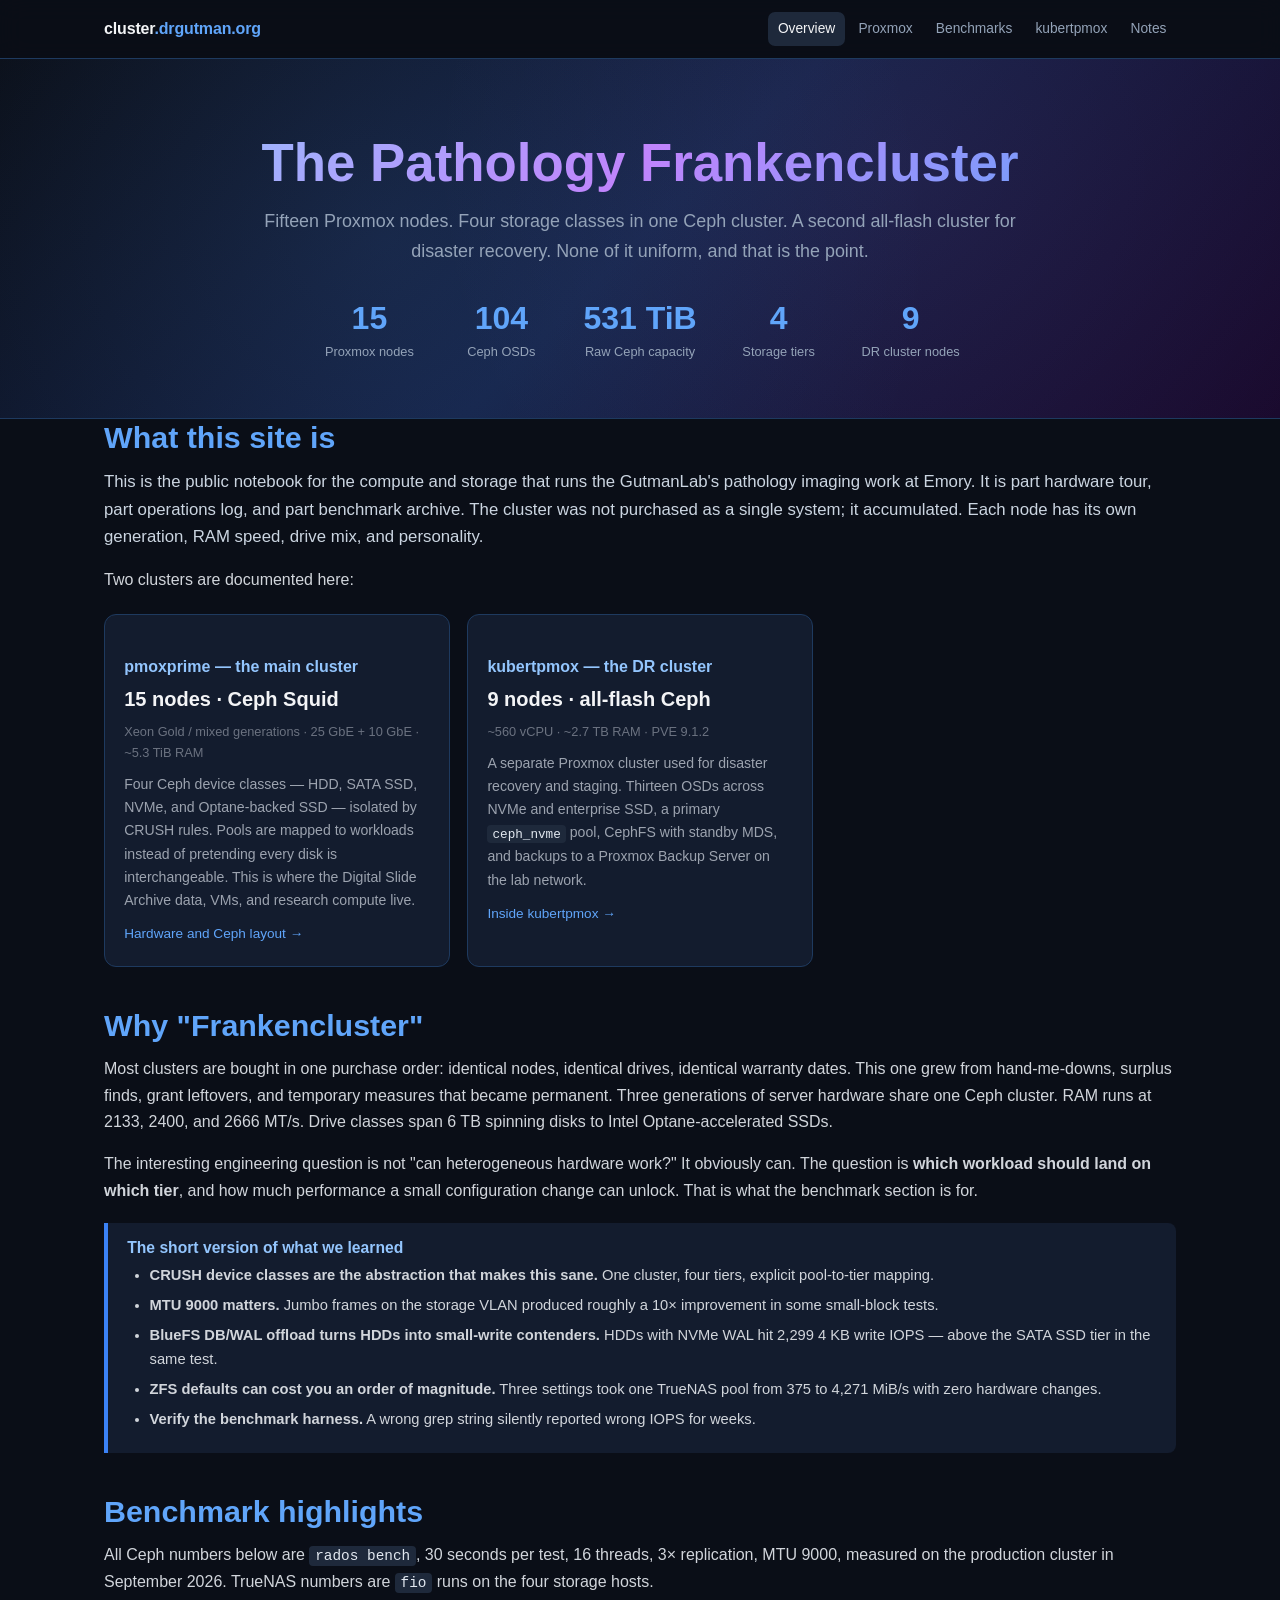
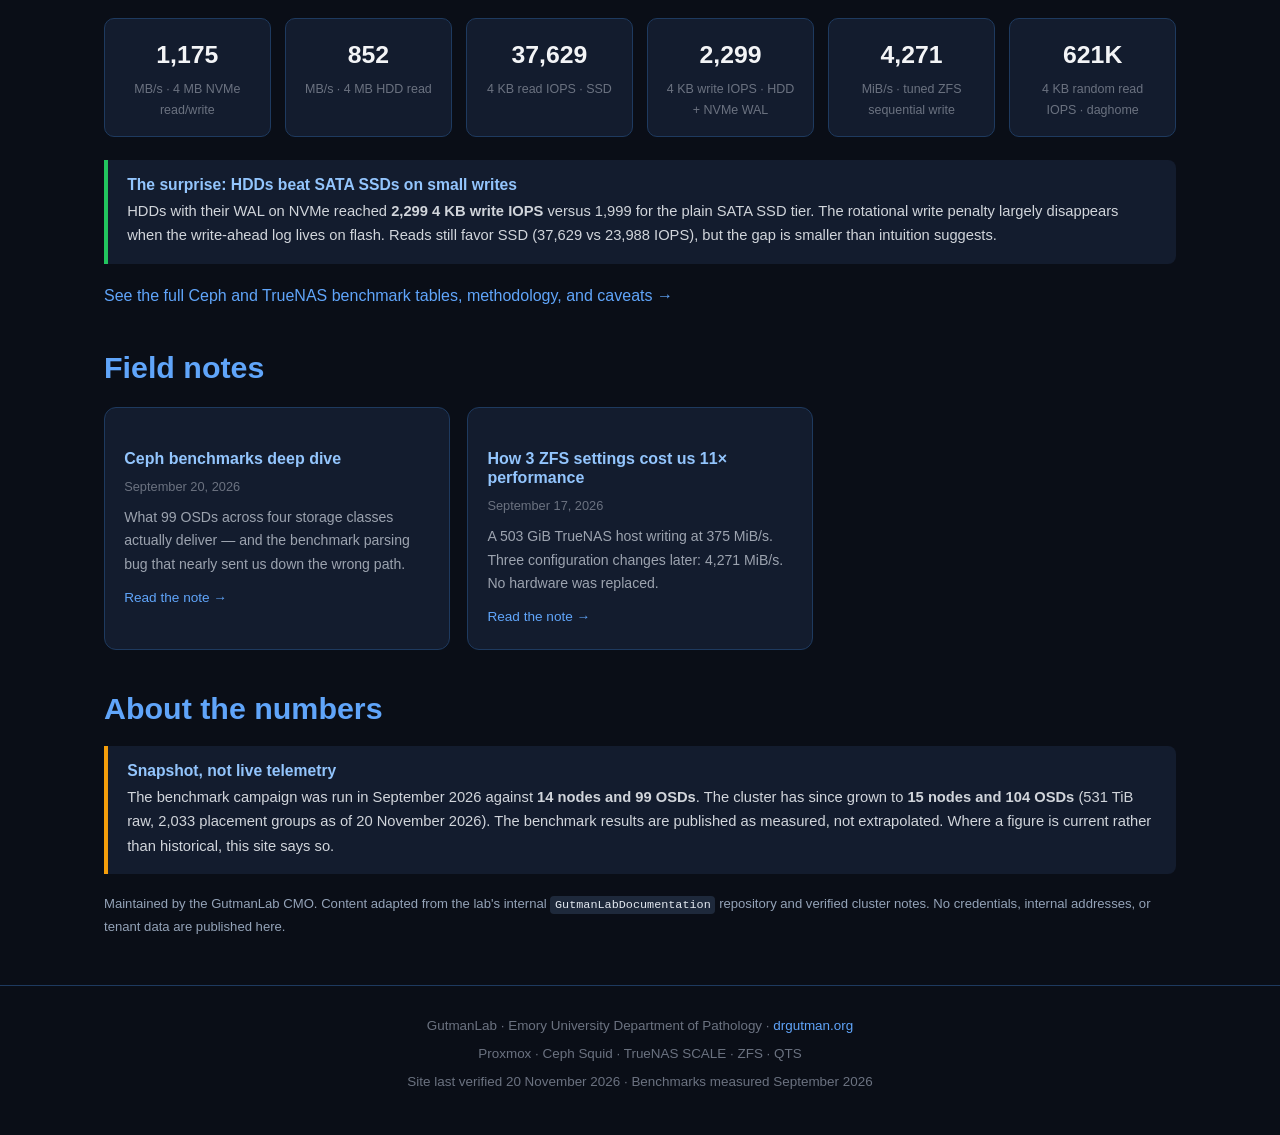
==== index.html @ fea09b2b "Add cluster.drgutman.org static site: Proxmox clusters and benchmarks" ====
<!DOCTYPE html>
<html lang="en">
<head>
<meta charset="UTF-8">
<meta name="viewport" content="width=device-width, initial-scale=1.0">
<title>cluster.drgutman.org — The GutmanLab Pathology Frankencluster</title>
<meta name="description" content="Inside the GutmanLab compute and storage clusters: 15 Proxmox nodes, 104 Ceph OSDs, four storage tiers, and the benchmarks that explain what heterogeneous hardware can actually do.">
<link rel="stylesheet" href="assets/site.css">
</head>
<body>

<header class="topbar">
  <div class="container">
    <a class="brand" href="index.html">cluster<span>.drgutman.org</span></a>
    <nav class="navlinks">
      <a href="index.html" aria-current="page">Overview</a>
      <a href="proxmox.html">Proxmox</a>
      <a href="benchmarks.html">Benchmarks</a>
      <a href="kubertpmox.html">kubertpmox</a>
      <a href="notes/index.html">Notes</a>
    </nav>
  </div>
</header>

<section class="hero">
  <div class="container">
    <h1>The Pathology Frankencluster</h1>
    <p class="subtitle">Fifteen Proxmox nodes. Four storage classes in one Ceph cluster. A second all-flash cluster for disaster recovery. None of it uniform, and that is the point.</p>
    <div class="stats">
      <div class="stat"><div class="stat-num">15</div><div class="stat-label">Proxmox nodes</div></div>
      <div class="stat"><div class="stat-num">104</div><div class="stat-label">Ceph OSDs</div></div>
      <div class="stat"><div class="stat-num">531 TiB</div><div class="stat-label">Raw Ceph capacity</div></div>
      <div class="stat"><div class="stat-num">4</div><div class="stat-label">Storage tiers</div></div>
      <div class="stat"><div class="stat-num">9</div><div class="stat-label">DR cluster nodes</div></div>
    </div>
  </div>
</section>

<main class="container">

  <section>
    <h2 class="mt0">What this site is</h2>
    <p class="lead">This is the public notebook for the compute and storage that runs the GutmanLab's pathology imaging work at Emory. It is part hardware tour, part operations log, and part benchmark archive. The cluster was not purchased as a single system; it accumulated. Each node has its own generation, RAM speed, drive mix, and personality.</p>
    <p>Two clusters are documented here:</p>

    <div class="card-grid">
      <div class="card">
        <h4>pmoxprime — the main cluster</h4>
        <div class="value">15 nodes · Ceph Squid</div>
        <div class="meta">Xeon Gold / mixed generations · 25 GbE + 10 GbE · ~5.3 TiB RAM</div>
        <div class="detail">
          Four Ceph device classes — HDD, SATA SSD, NVMe, and Optane-backed SSD — isolated by CRUSH rules.
          Pools are mapped to workloads instead of pretending every disk is interchangeable. This is where
          the Digital Slide Archive data, VMs, and research compute live.
        </div>
        <a class="more" href="proxmox.html">Hardware and Ceph layout →</a>
      </div>
      <div class="card">
        <h4>kubertpmox — the DR cluster</h4>
        <div class="value">9 nodes · all-flash Ceph</div>
        <div class="meta">~560 vCPU · ~2.7 TB RAM · PVE 9.1.2</div>
        <div class="detail">
          A separate Proxmox cluster used for disaster recovery and staging. Thirteen OSDs across NVMe and
          enterprise SSD, a primary <code>ceph_nvme</code> pool, CephFS with standby MDS, and backups to a
          Proxmox Backup Server on the lab network.
        </div>
        <a class="more" href="kubertpmox.html">Inside kubertpmox →</a>
      </div>
    </div>
  </section>

  <section>
    <h2>Why "Frankencluster"</h2>
    <p>Most clusters are bought in one purchase order: identical nodes, identical drives, identical warranty dates. This one grew from hand-me-downs, surplus finds, grant leftovers, and temporary measures that became permanent. Three generations of server hardware share one Ceph cluster. RAM runs at 2133, 2400, and 2666 MT/s. Drive classes span 6 TB spinning disks to Intel Optane-accelerated SSDs.</p>
    <p>The interesting engineering question is not "can heterogeneous hardware work?" It obviously can. The question is <strong>which workload should land on which tier</strong>, and how much performance a small configuration change can unlock. That is what the benchmark section is for.</p>

    <div class="info-box">
      <h4>The short version of what we learned</h4>
      <ul>
        <li><strong>CRUSH device classes are the abstraction that makes this sane.</strong> One cluster, four tiers, explicit pool-to-tier mapping.</li>
        <li><strong>MTU 9000 matters.</strong> Jumbo frames on the storage VLAN produced roughly a 10× improvement in some small-block tests.</li>
        <li><strong>BlueFS DB/WAL offload turns HDDs into small-write contenders.</strong> HDDs with NVMe WAL hit 2,299 4 KB write IOPS — above the SATA SSD tier in the same test.</li>
        <li><strong>ZFS defaults can cost you an order of magnitude.</strong> Three settings took one TrueNAS pool from 375 to 4,271 MiB/s with zero hardware changes.</li>
        <li><strong>Verify the benchmark harness.</strong> A wrong grep string silently reported wrong IOPS for weeks.</li>
      </ul>
    </div>
  </section>

  <section>
    <h2>Benchmark highlights</h2>
    <p>All Ceph numbers below are <code>rados bench</code>, 30 seconds per test, 16 threads, 3× replication, MTU 9000, measured on the production cluster in September 2026. TrueNAS numbers are <code>fio</code> runs on the four storage hosts.</p>

    <div class="metrics">
      <div class="metric"><div class="val">1,175</div><div class="sub">MB/s · 4 MB NVMe read/write</div></div>
      <div class="metric"><div class="val">852</div><div class="sub">MB/s · 4 MB HDD read</div></div>
      <div class="metric"><div class="val">37,629</div><div class="sub">4 KB read IOPS · SSD</div></div>
      <div class="metric"><div class="val">2,299</div><div class="sub">4 KB write IOPS · HDD + NVMe WAL</div></div>
      <div class="metric"><div class="val">4,271</div><div class="sub">MiB/s · tuned ZFS sequential write</div></div>
      <div class="metric"><div class="val">621K</div><div class="sub">4 KB random read IOPS · daghome</div></div>
    </div>

    <div class="info-box success">
      <h4>The surprise: HDDs beat SATA SSDs on small writes</h4>
      <p>HDDs with their WAL on NVMe reached <strong>2,299 4 KB write IOPS</strong> versus 1,999 for the plain SATA SSD tier. The rotational write penalty largely disappears when the write-ahead log lives on flash. Reads still favor SSD (37,629 vs 23,988 IOPS), but the gap is smaller than intuition suggests.</p>
    </div>

    <p><a href="benchmarks.html">See the full Ceph and TrueNAS benchmark tables, methodology, and caveats →</a></p>
  </section>

  <section>
    <h2>Field notes</h2>
    <div class="card-grid">
      <div class="card">
        <h4>Ceph benchmarks deep dive</h4>
        <div class="meta">September 20, 2026</div>
        <div class="detail">What 99 OSDs across four storage classes actually deliver — and the benchmark parsing bug that nearly sent us down the wrong path.</div>
        <a class="more" href="notes/ceph-benchmarks-deep-dive.html">Read the note →</a>
      </div>
      <div class="card">
        <h4>How 3 ZFS settings cost us 11× performance</h4>
        <div class="meta">September 17, 2026</div>
        <div class="detail">A 503 GiB TrueNAS host writing at 375 MiB/s. Three configuration changes later: 4,271 MiB/s. No hardware was replaced.</div>
        <a class="more" href="notes/icarus-optimization.html">Read the note →</a>
      </div>
    </div>
  </section>

  <section>
    <h2>About the numbers</h2>
    <div class="info-box warn">
      <h4>Snapshot, not live telemetry</h4>
      <p>The benchmark campaign was run in September 2026 against <strong>14 nodes and 99 OSDs</strong>. The cluster has since grown to <strong>15 nodes and 104 OSDs</strong> (531 TiB raw, 2,033 placement groups as of 20 November 2026). The benchmark results are published as measured, not extrapolated. Where a figure is current rather than historical, this site says so.</p>
    </div>
    <p class="small muted">Maintained by the GutmanLab CMO. Content adapted from the lab's internal <code>GutmanLabDocumentation</code> repository and verified cluster notes. No credentials, internal addresses, or tenant data are published here.</p>
  </section>

</main>

<footer>
  <div class="container">
    <p>GutmanLab · Emory University Department of Pathology · <a href="https://drgutman.org">drgutman.org</a></p>
    <p>Proxmox · Ceph Squid · TrueNAS SCALE · ZFS · QTS</p>
    <p>Site last verified 20 November 2026 · Benchmarks measured September 2026</p>
  </div>
</footer>

</body>
</html>
---- assets/site.css ----
*,*::before,*::after{box-sizing:border-box;margin:0;padding:0}
html{scroll-behavior:smooth;font-size:16px}
body{font-family:-apple-system,BlinkMacSystemFont,'Segoe UI',Roboto,Oxygen,Ubuntu,sans-serif;background:#0a0e17;color:#d1d5db;line-height:1.65}
h1,h2,h3,h4{font-weight:700;line-height:1.2;color:#f3f4f6}
h1{font-size:clamp(2rem,5vw,3.3rem)}
h2{font-size:clamp(1.35rem,3vw,1.9rem);margin-top:2.5rem;margin-bottom:.8rem;color:#60a5fa}
h3{font-size:1.18rem;margin-top:1.8rem;margin-bottom:.45rem;color:#93c5fd}
h4{font-size:1rem;margin-top:1.4rem;margin-bottom:.4rem}
p{margin-bottom:1rem}
ul,ol{margin:0 0 1rem 1.4rem}
li{margin-bottom:.35rem}
a{color:#60a5fa;text-decoration:none}
a:hover{text-decoration:underline}
code{background:#1e293b;padding:.15em .4em;border-radius:4px;font-size:.9em;color:#e2e8f0}
pre{background:#131c2e;padding:1.1rem;border-radius:8px;overflow-x:auto;font-size:.85rem;line-height:1.55;margin:1rem 0;border:1px solid #1e3a5f}
pre code{background:none;padding:0}
hr{border:0;border-top:1px solid #1e293b;margin:2rem 0}
.container{max-width:1120px;margin:0 auto;padding:0 1.5rem}

/* Site chrome */
.topbar{position:sticky;top:0;z-index:100;background:rgba(10,14,23,.9);backdrop-filter:blur(12px);border-bottom:1px solid #1e3a5f}
.topbar .container{display:flex;align-items:center;justify-content:space-between;gap:1rem;min-height:58px;flex-wrap:wrap}
.brand{font-weight:800;color:#f3f4f6;letter-spacing:-.01em}
.brand span{color:#60a5fa}
.navlinks{display:flex;gap:.25rem;flex-wrap:wrap}
.navlinks a{font-size:.86rem;color:#94a3b8;padding:.35rem .6rem;border-radius:7px}
.navlinks a:hover,.navlinks a[aria-current="page"]{color:#f3f4f6;background:#1e293b;text-decoration:none}

/* Hero */
.hero{position:relative;overflow:hidden;background:linear-gradient(135deg,#0a0e17 0%,#132044 50%,#1a0a2e 100%);border-bottom:1px solid #1e3a5f;padding:4.5rem 0 3.5rem;text-align:center}
.hero::before{content:'';position:absolute;inset:0;background:radial-gradient(circle at 30% 50%,rgba(96,165,250,.10) 0%,transparent 60%),radial-gradient(circle at 70% 30%,rgba(192,132,252,.07) 0%,transparent 50%);pointer-events:none}
.hero .container{position:relative}
.hero h1{background:linear-gradient(135deg,#93c5fd,#c084fc,#60a5fa);-webkit-background-clip:text;-webkit-text-fill-color:transparent;background-clip:text;margin-bottom:.8rem}
.hero .subtitle{font-size:1.12rem;color:#94a3b8;max-width:760px;margin:0 auto}
.hero .stats{display:flex;flex-wrap:wrap;gap:2rem;justify-content:center;margin-top:2.2rem}
.stat{text-align:center;min-width:100px}
.stat-num{font-size:2rem;font-weight:800;color:#60a5fa;line-height:1.1}
.stat-label{font-size:.8rem;color:#94a3b8;margin-top:.25rem}

/* Cards */
.card-grid{display:grid;grid-template-columns:repeat(auto-fill,minmax(290px,1fr));gap:1.1rem;margin:1.3rem 0}
.card{background:#131c2e;border:1px solid #1e3a5f;border-radius:12px;padding:1.2rem;transition:border-color .2s,transform .2s}
.card:hover{border-color:#3b82f6;transform:translateY(-2px)}
.card h4{color:#93c5fd;margin-bottom:.45rem}
.card .value{font-size:1.25rem;font-weight:700;color:#f3f4f6}
.card .meta{font-size:.8rem;color:#6b7280;margin-top:.3rem}
.card .detail{font-size:.88rem;color:#9ca3af;margin-top:.6rem}
.card a.more{display:inline-block;margin-top:.7rem;font-size:.85rem}

/* Tables */
.table-wrap{overflow-x:auto;margin:1rem 0 1.4rem}
table{width:100%;border-collapse:collapse;font-size:.86rem}
thead{background:#1e293b}
th{padding:.65rem .75rem;text-align:left;font-weight:600;color:#93c5fd;white-space:nowrap;border-bottom:2px solid #1e3a5f}
td{padding:.55rem .75rem;border-bottom:1px solid #1e293b;vertical-align:top}
tbody tr:hover td{background:#162240}
td.num,th.num{text-align:right;font-variant-numeric:tabular-nums}

/* Tags */
.tag{display:inline-block;padding:.12em .6em;border-radius:999px;font-size:.74rem;font-weight:600;white-space:nowrap}
.tag-hdd{background:#3b1f1f;color:#fca5a5}
.tag-ssd{background:#1e3a5f;color:#93c5fd}
.tag-nvme{background:#1a2e1a;color:#86efac}
.tag-optane{background:#2e1a2e;color:#d8b4fe}

/* Callouts */
.info-box{background:#131c2e;border-left:4px solid #3b82f6;padding:1rem 1.2rem;border-radius:0 8px 8px 0;margin:1.2rem 0}
.info-box.warn{border-left-color:#f59e0b}
.info-box.success{border-left-color:#22c55e}
.info-box h4{color:#93c5fd;margin:0 0 .3rem;font-size:.98rem}
.info-box p,.info-box ul{margin-bottom:0;font-size:.92rem}

/* Metrics */
.metrics{display:grid;grid-template-columns:repeat(auto-fill,minmax(165px,1fr));gap:.9rem;margin:1.4rem 0}
.metric{background:#131c2e;border:1px solid #1e3a5f;border-radius:10px;padding:1rem;text-align:center}
.metric .val{font-size:1.55rem;font-weight:800;color:#f3f4f6}
.metric .sub{font-size:.78rem;color:#6b7280;margin-top:.2rem}

/* Bars */
.bar-wrap{display:flex;align-items:center;gap:.6rem;margin:.3rem 0}
.bar-wrap .lbl{width:66px;font-size:.82rem;color:#94a3b8;flex:none}
.bar{height:18px;border-radius:4px;min-width:4px}
.bar-label{font-size:.78rem;color:#94a3b8;white-space:nowrap}

/* Diagram */
.diagram{background:#131c2e;border:1px solid #1e3a5f;border-radius:12px;padding:1.6rem;margin:1.4rem 0;text-align:center;font-family:'Courier New',monospace;line-height:1.75;font-size:.82rem;overflow-x:auto;color:#cbd5e1}
.diagram .title{color:#93c5fd;font-weight:700;margin-bottom:.9rem;font-family:-apple-system,BlinkMacSystemFont,'Segoe UI',sans-serif}

/* Article */
.article{max-width:900px;margin:0 auto;padding:2.5rem 0 3rem}
.article header{border-bottom:1px solid #1e3a5f;padding-bottom:1.2rem;margin-bottom:1.8rem}
.article h1{font-size:clamp(1.7rem,4vw,2.4rem);margin-bottom:.5rem}
.blog-meta{color:#6b7280;font-size:.85rem;margin-bottom:.5rem}
.blog-dek{font-size:1.05rem;color:#94a3b8;line-height:1.55}
.article h2{margin-top:2.2rem}
.article p{line-height:1.75}
.results-table-wrap{overflow-x:auto}

/* Footer */
footer{border-top:1px solid #1e3a5f;margin-top:3rem;padding:1.8rem 0 2.4rem;color:#6b7280;font-size:.84rem;text-align:center}
footer p{margin-bottom:.35rem}

/* Utilities */
.lead{font-size:1.05rem;color:#cbd5e1}
.muted{color:#94a3b8}
.small{font-size:.82rem}
.center{text-align:center}
.mt0{margin-top:0}
.nowrap{white-space:nowrap}
.badge{display:inline-block;font-size:.72rem;font-weight:700;letter-spacing:.05em;text-transform:uppercase;color:#fbbf24;border:1px solid #78350f;background:#2a1c05;border-radius:999px;padding:.18rem .6rem}

@media(max-width:640px){
  .card-grid{grid-template-columns:1fr}
  .metrics{grid-template-columns:repeat(2,1fr)}
  .hero{padding:3rem 0 2.5rem}
  .stat-num{font-size:1.55rem}
  .topbar .container{padding-top:.5rem;padding-bottom:.5rem}
}

/* Article helpers (notes) */
.callout{background:#131c2e;border-left:4px solid #3b82f6;padding:.9rem 1.1rem;margin:1.1rem 0;border-radius:0 8px 8px 0;font-size:.94rem}
.callout strong{color:#93c5fd}
.data-table,.results-table{width:100%;border-collapse:collapse;font-size:.86rem;margin:1.1rem 0}
.data-table th,.results-table th{text-align:left;padding:.6rem .75rem;background:#1e293b;color:#93c5fd;font-weight:600;white-space:nowrap;border-bottom:2px solid #1e3a5f}
.data-table td,.results-table td{padding:.55rem .75rem;border-bottom:1px solid #1e293b;vertical-align:top}
.data-table tbody tr:hover td,.results-table tbody tr:hover td{background:#162240}
.num{text-align:right;font-variant-numeric:tabular-nums}
.accent{color:#93c5fd;font-weight:600}
.highlight{color:#fbbf24;font-weight:700}
.highlight-alt{color:#fca5a5;font-weight:700}
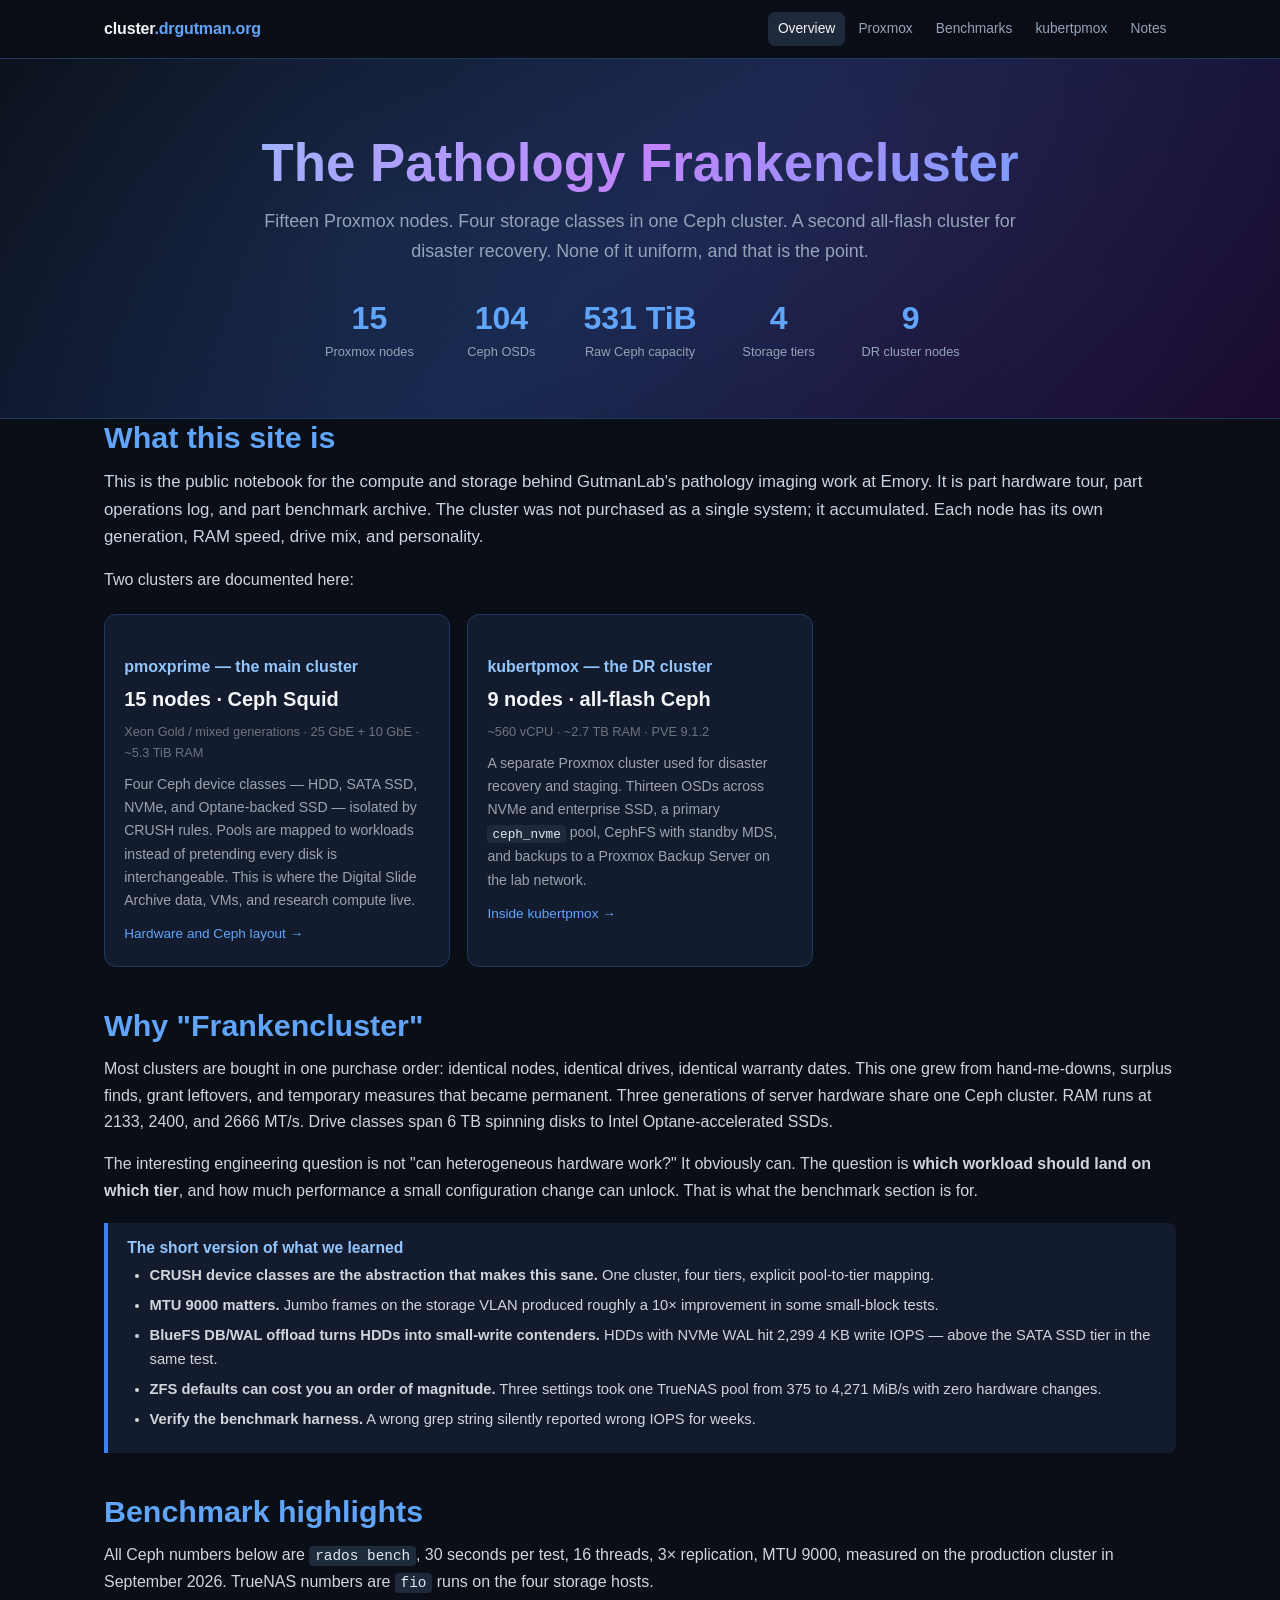
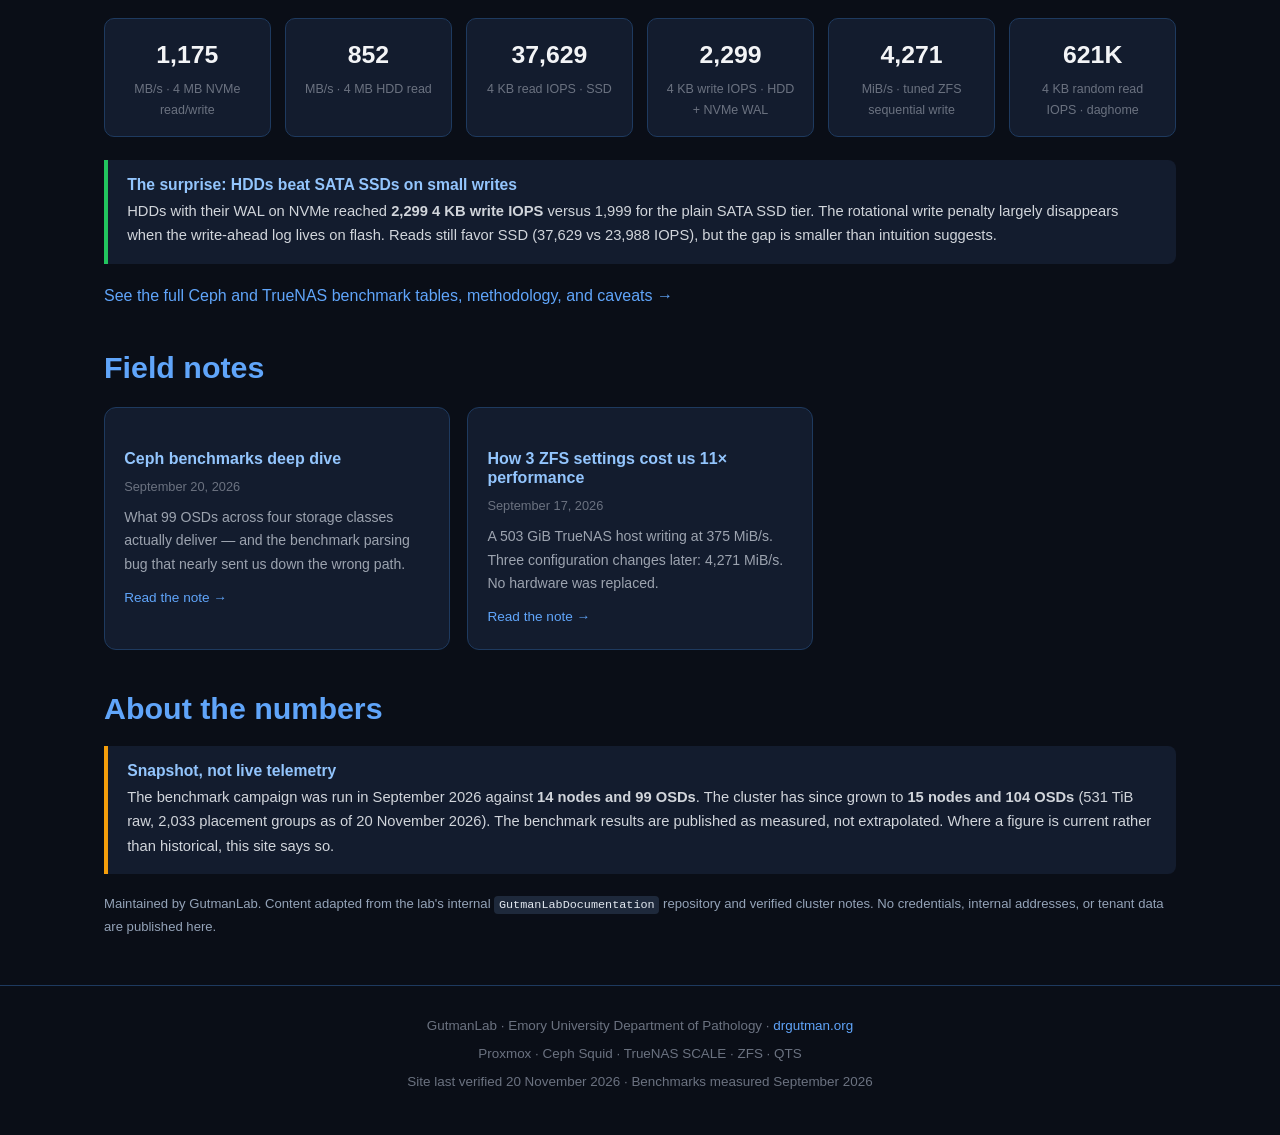
==== commit 781d0327: "Copy edit landing page" ====
--- a/index.html
+++ b/index.html
@@ -40,7 +40,7 @@
 
   <section>
     <h2 class="mt0">What this site is</h2>
-    <p class="lead">This is the public notebook for the compute and storage that runs the GutmanLab's pathology imaging work at Emory. It is part hardware tour, part operations log, and part benchmark archive. The cluster was not purchased as a single system; it accumulated. Each node has its own generation, RAM speed, drive mix, and personality.</p>
+    <p class="lead">This is the public notebook for the compute and storage behind GutmanLab's pathology imaging work at Emory. It is part hardware tour, part operations log, and part benchmark archive. The cluster was not purchased as a single system; it accumulated. Each node has its own generation, RAM speed, drive mix, and personality.</p>
     <p>Two clusters are documented here:</p>
 
     <div class="card-grid">
@@ -131,7 +131,7 @@
       <h4>Snapshot, not live telemetry</h4>
       <p>The benchmark campaign was run in September 2026 against <strong>14 nodes and 99 OSDs</strong>. The cluster has since grown to <strong>15 nodes and 104 OSDs</strong> (531 TiB raw, 2,033 placement groups as of 20 November 2026). The benchmark results are published as measured, not extrapolated. Where a figure is current rather than historical, this site says so.</p>
     </div>
-    <p class="small muted">Maintained by the GutmanLab CMO. Content adapted from the lab's internal <code>GutmanLabDocumentation</code> repository and verified cluster notes. No credentials, internal addresses, or tenant data are published here.</p>
+    <p class="small muted">Maintained by GutmanLab. Content adapted from the lab's internal <code>GutmanLabDocumentation</code> repository and verified cluster notes. No credentials, internal addresses, or tenant data are published here.</p>
   </section>
 
 </main>
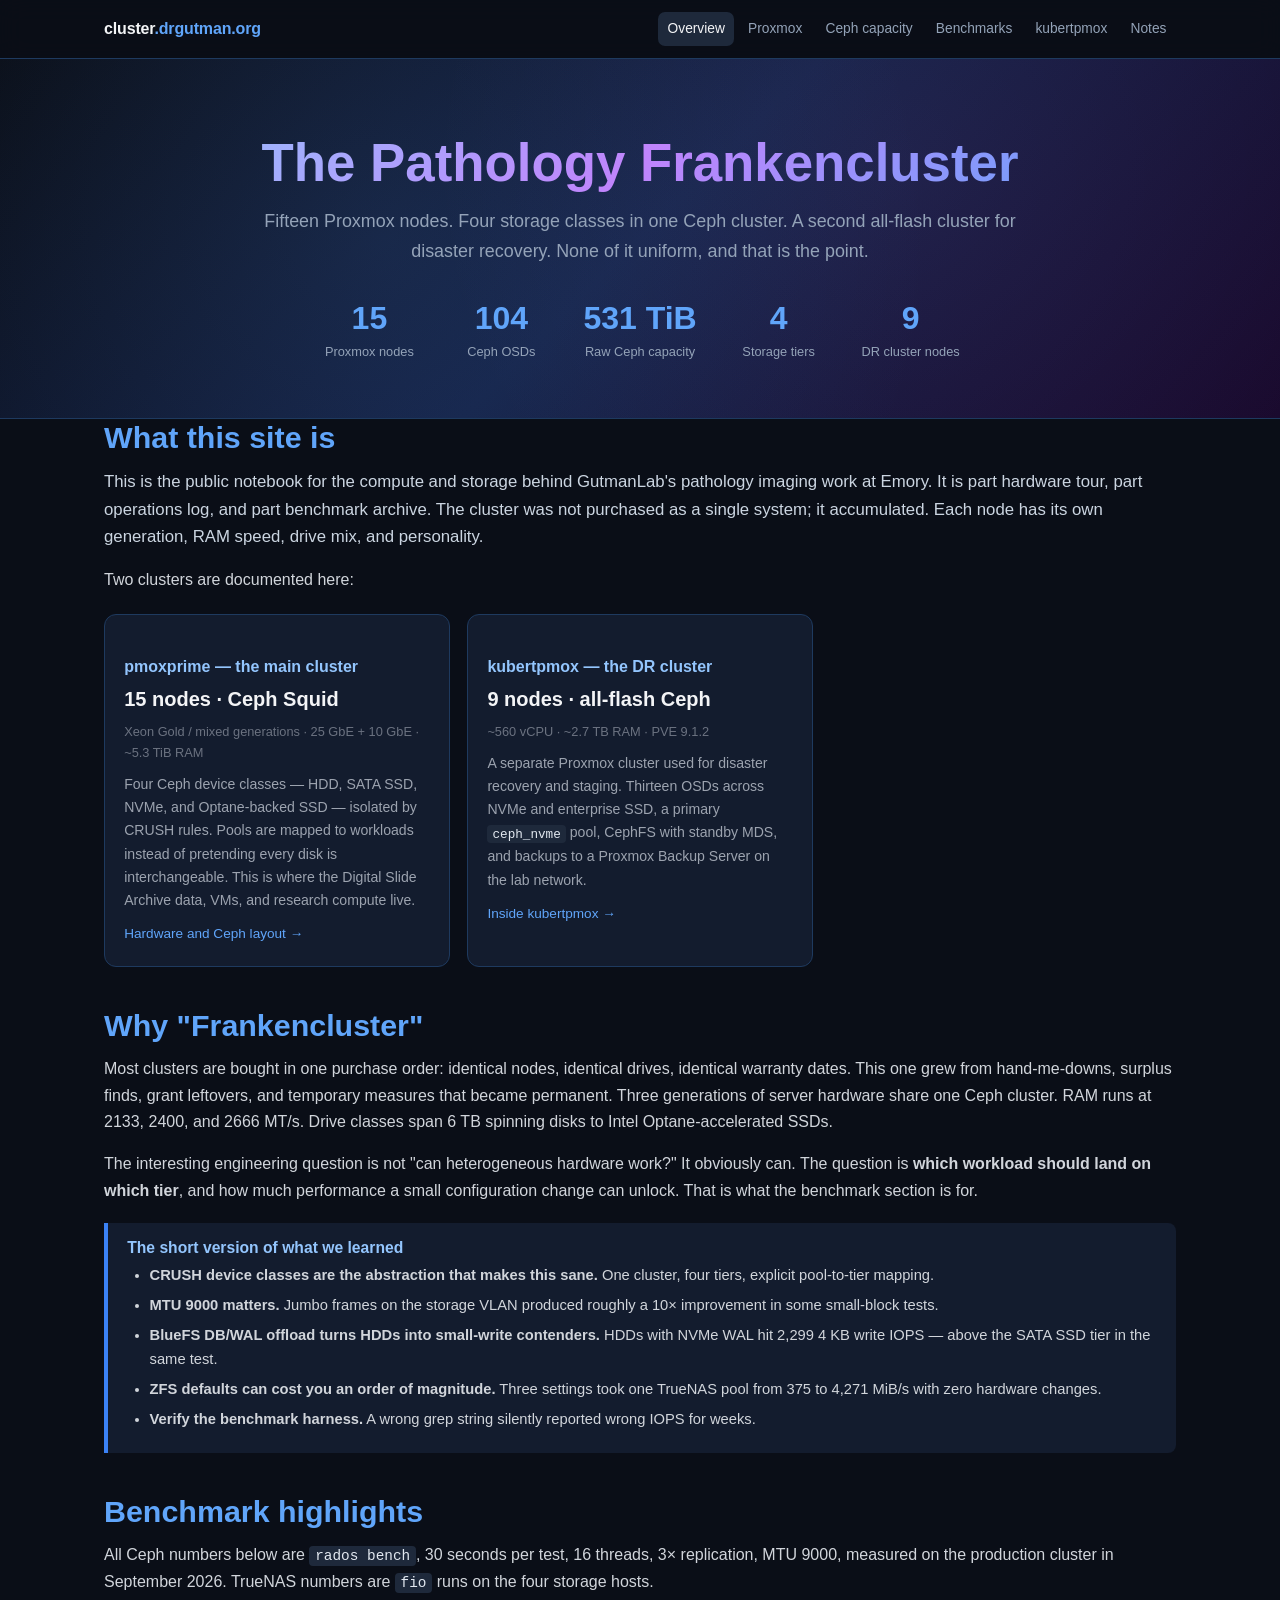
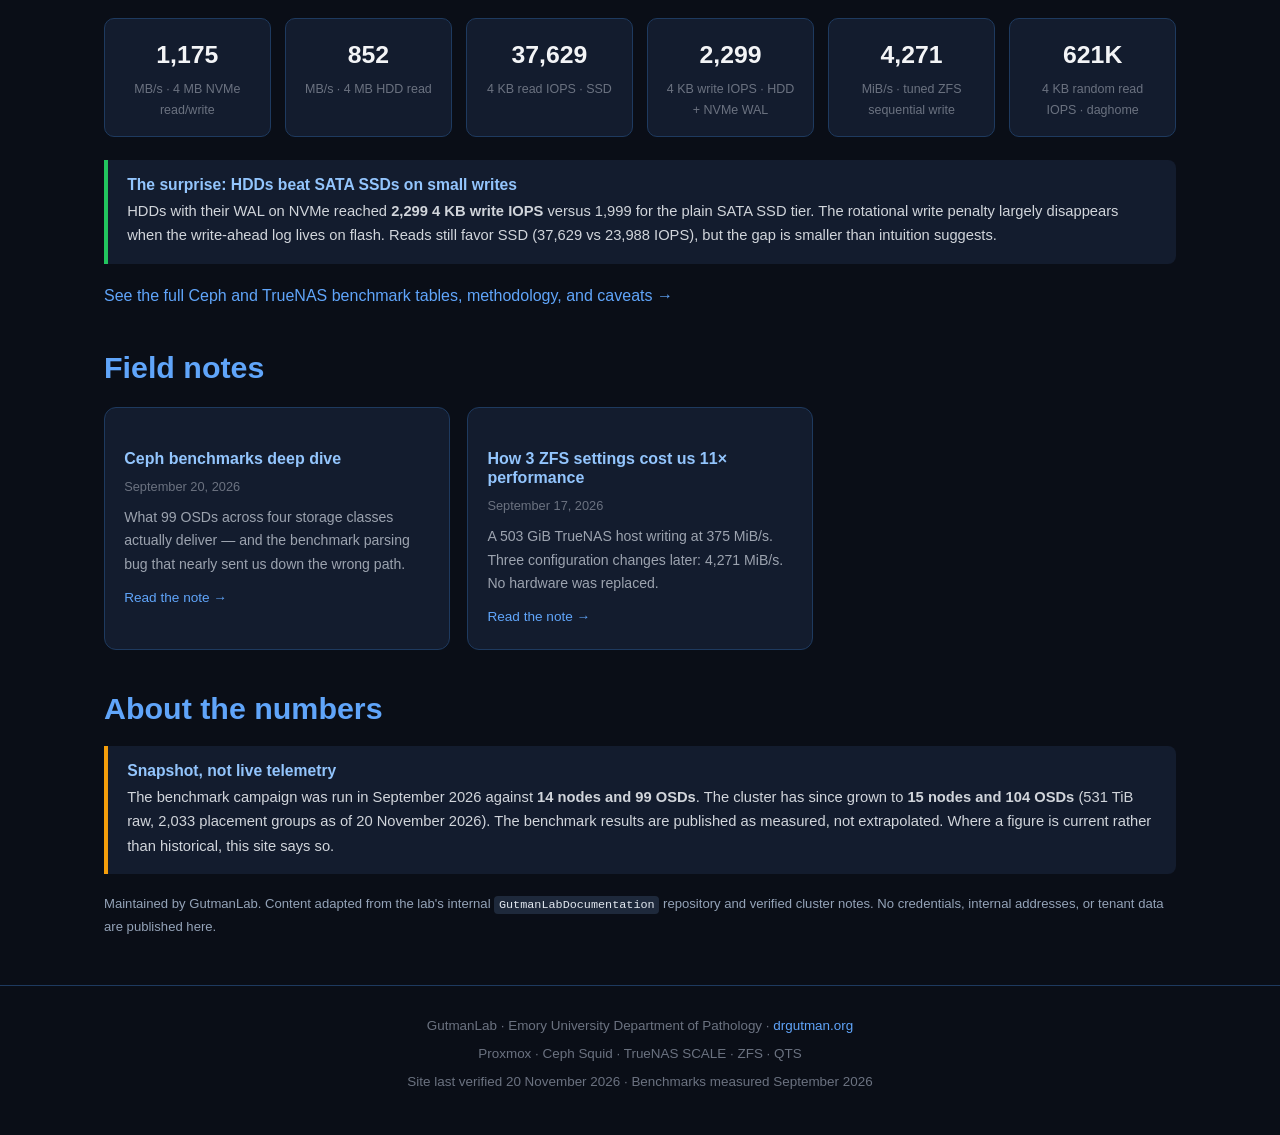
==== commit 5291d6b7: "Add Ceph capacity explainer page Explains why 4+2 erasure coding with a host failure domain makes us" ====
--- a/index.html
+++ b/index.html
@@ -5,6 +5,11 @@
 <meta name="viewport" content="width=device-width, initial-scale=1.0">
 <title>cluster.drgutman.org — The GutmanLab Pathology Frankencluster</title>
 <meta name="description" content="Inside the GutmanLab compute and storage clusters: 15 Proxmox nodes, 104 Ceph OSDs, four storage tiers, and the benchmarks that explain what heterogeneous hardware can actually do.">
+<meta property="og:type" content="website">
+<meta property="og:title" content="The Pathology Frankencluster — GutmanLab clusters and benchmarks">
+<meta property="og:description" content="15 Proxmox nodes, 104 Ceph OSDs, four storage tiers, a nine-node DR cluster, and the benchmarks that explain what heterogeneous hardware can actually do.">
+<meta property="og:url" content="https://cluster.drgutman.org/">
+<meta name="twitter:card" content="summary">
 <link rel="stylesheet" href="assets/site.css">
 </head>
 <body>
@@ -15,6 +20,7 @@
     <nav class="navlinks">
       <a href="index.html" aria-current="page">Overview</a>
       <a href="proxmox.html">Proxmox</a>
+      <a href="ceph-capacity.html">Ceph capacity</a>
       <a href="benchmarks.html">Benchmarks</a>
       <a href="kubertpmox.html">kubertpmox</a>
       <a href="notes/index.html">Notes</a>
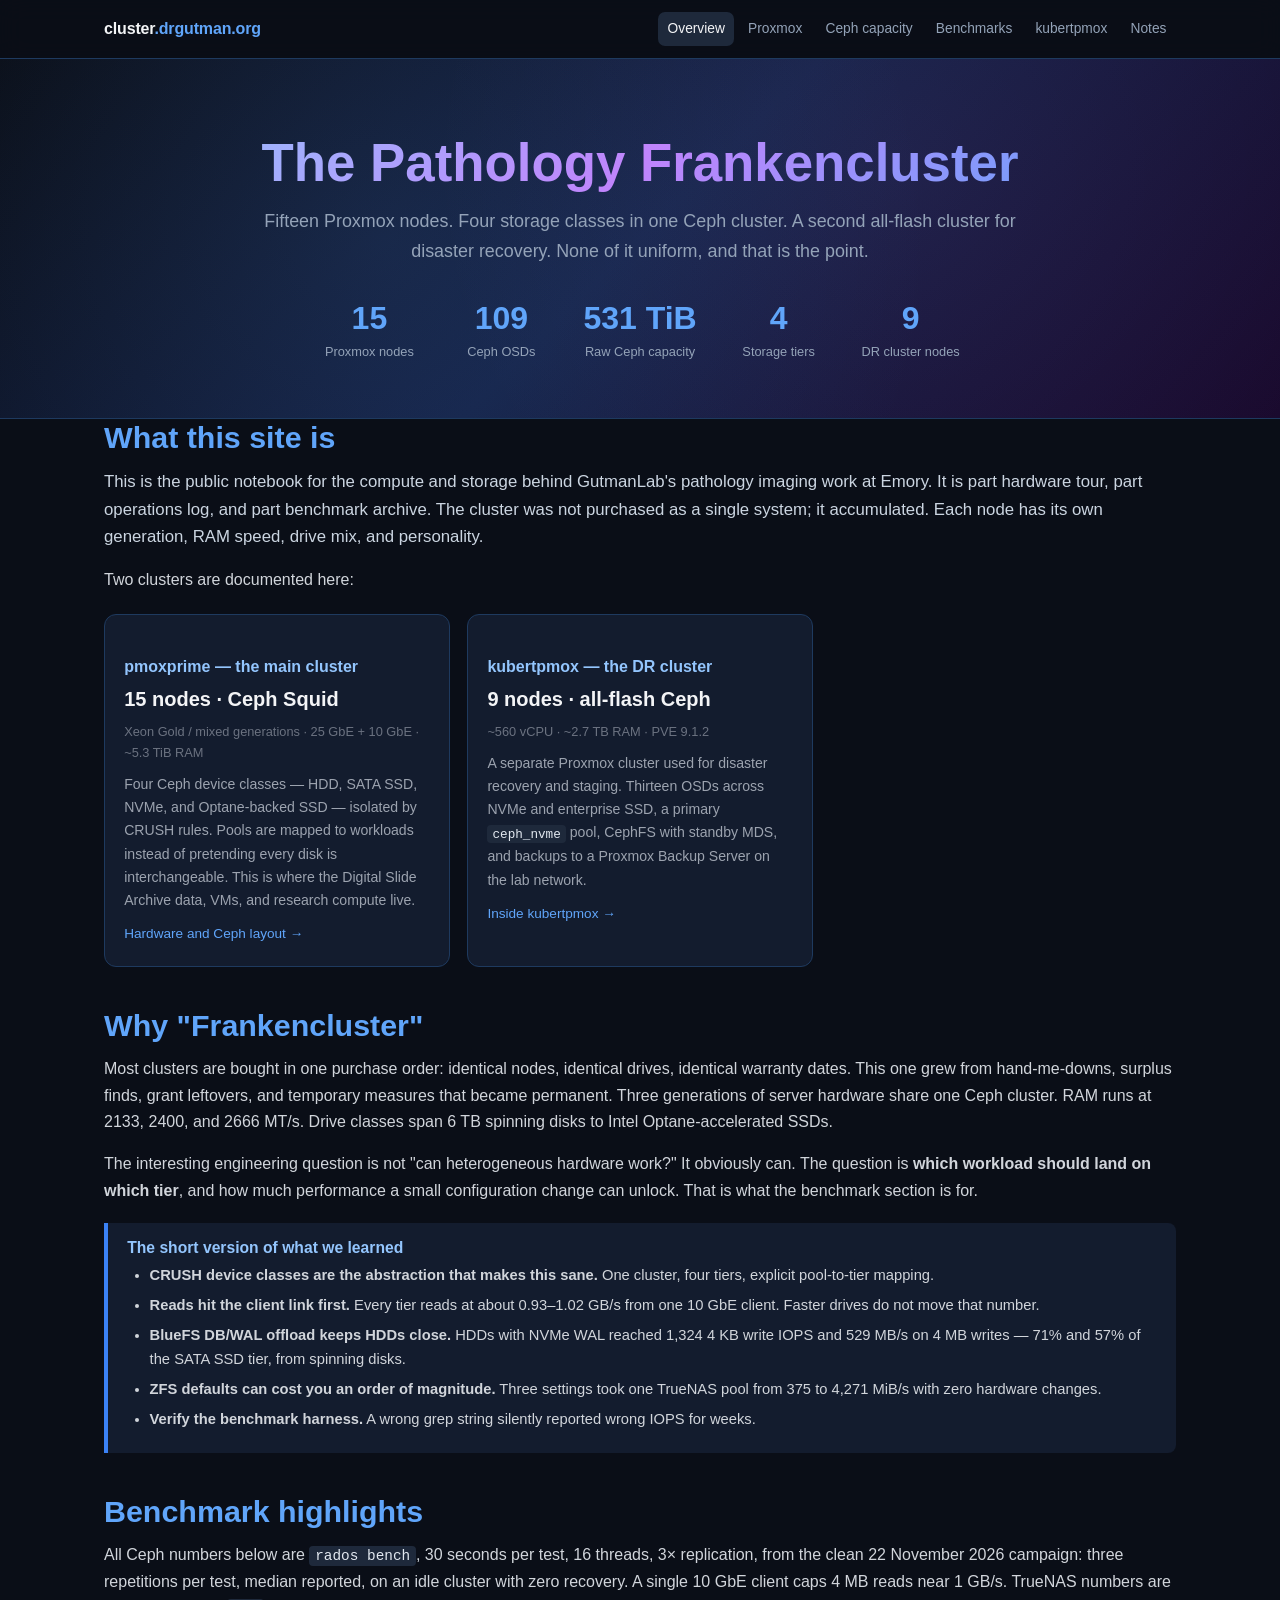
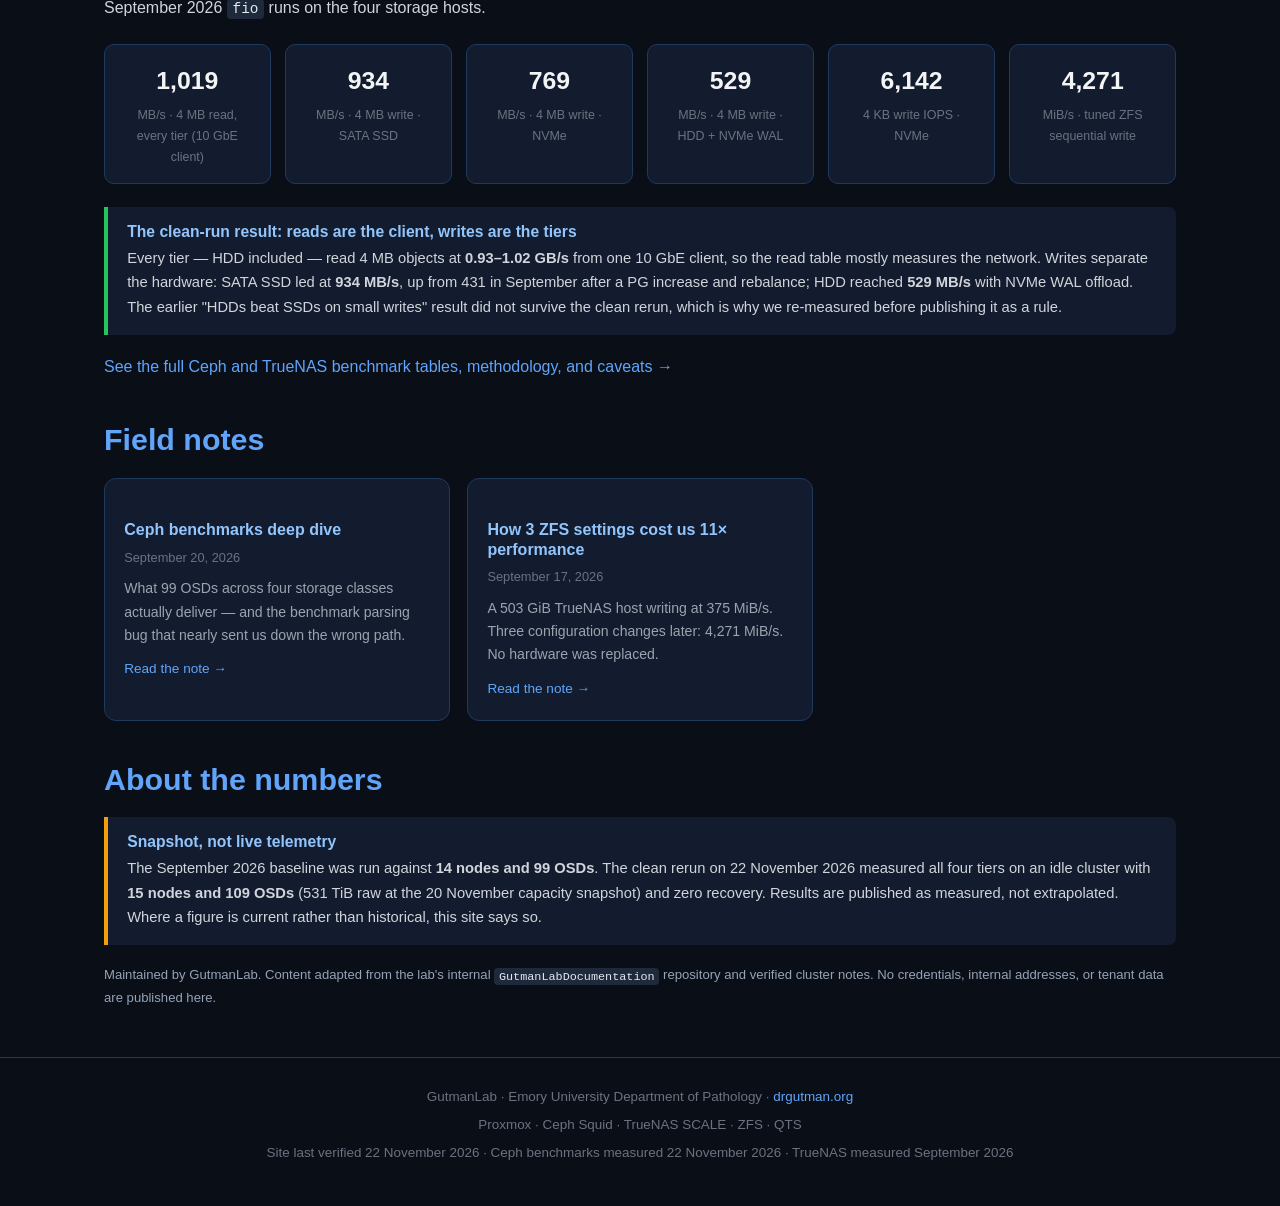
==== commit 0dddb53e: "Publish clean 22 Nov 2026 Ceph campaign and 10 GbE client correction - Replace the benchmarks headli" ====
--- a/index.html
+++ b/index.html
@@ -4,10 +4,10 @@
 <meta charset="UTF-8">
 <meta name="viewport" content="width=device-width, initial-scale=1.0">
 <title>cluster.drgutman.org — The GutmanLab Pathology Frankencluster</title>
-<meta name="description" content="Inside the GutmanLab compute and storage clusters: 15 Proxmox nodes, 104 Ceph OSDs, four storage tiers, and the benchmarks that explain what heterogeneous hardware can actually do.">
+<meta name="description" content="Inside the GutmanLab compute and storage clusters: 15 Proxmox nodes, 109 Ceph OSDs, four storage tiers, and the benchmarks that explain what heterogeneous hardware can actually do.">
 <meta property="og:type" content="website">
 <meta property="og:title" content="The Pathology Frankencluster — GutmanLab clusters and benchmarks">
-<meta property="og:description" content="15 Proxmox nodes, 104 Ceph OSDs, four storage tiers, a nine-node DR cluster, and the benchmarks that explain what heterogeneous hardware can actually do.">
+<meta property="og:description" content="15 Proxmox nodes, 109 Ceph OSDs, four storage tiers, a nine-node DR cluster, and the benchmarks that explain what heterogeneous hardware can actually do.">
 <meta property="og:url" content="https://cluster.drgutman.org/">
 <meta name="twitter:card" content="summary">
 <link rel="stylesheet" href="assets/site.css">
@@ -34,7 +34,7 @@
     <p class="subtitle">Fifteen Proxmox nodes. Four storage classes in one Ceph cluster. A second all-flash cluster for disaster recovery. None of it uniform, and that is the point.</p>
     <div class="stats">
       <div class="stat"><div class="stat-num">15</div><div class="stat-label">Proxmox nodes</div></div>
-      <div class="stat"><div class="stat-num">104</div><div class="stat-label">Ceph OSDs</div></div>
+      <div class="stat"><div class="stat-num">109</div><div class="stat-label">Ceph OSDs</div></div>
       <div class="stat"><div class="stat-num">531 TiB</div><div class="stat-label">Raw Ceph capacity</div></div>
       <div class="stat"><div class="stat-num">4</div><div class="stat-label">Storage tiers</div></div>
       <div class="stat"><div class="stat-num">9</div><div class="stat-label">DR cluster nodes</div></div>
@@ -84,8 +84,8 @@
       <h4>The short version of what we learned</h4>
       <ul>
         <li><strong>CRUSH device classes are the abstraction that makes this sane.</strong> One cluster, four tiers, explicit pool-to-tier mapping.</li>
-        <li><strong>MTU 9000 matters.</strong> Jumbo frames on the storage VLAN produced roughly a 10× improvement in some small-block tests.</li>
-        <li><strong>BlueFS DB/WAL offload turns HDDs into small-write contenders.</strong> HDDs with NVMe WAL hit 2,299 4 KB write IOPS — above the SATA SSD tier in the same test.</li>
+        <li><strong>Reads hit the client link first.</strong> Every tier reads at about 0.93–1.02 GB/s from one 10 GbE client. Faster drives do not move that number.</li>
+        <li><strong>BlueFS DB/WAL offload keeps HDDs close.</strong> HDDs with NVMe WAL reached 1,324 4 KB write IOPS and 529 MB/s on 4 MB writes — 71% and 57% of the SATA SSD tier, from spinning disks.</li>
         <li><strong>ZFS defaults can cost you an order of magnitude.</strong> Three settings took one TrueNAS pool from 375 to 4,271 MiB/s with zero hardware changes.</li>
         <li><strong>Verify the benchmark harness.</strong> A wrong grep string silently reported wrong IOPS for weeks.</li>
       </ul>
@@ -94,20 +94,20 @@
 
   <section>
     <h2>Benchmark highlights</h2>
-    <p>All Ceph numbers below are <code>rados bench</code>, 30 seconds per test, 16 threads, 3× replication, MTU 9000, measured on the production cluster in September 2026. TrueNAS numbers are <code>fio</code> runs on the four storage hosts.</p>
+    <p>All Ceph numbers below are <code>rados bench</code>, 30 seconds per test, 16 threads, 3× replication, from the clean 22 November 2026 campaign: three repetitions per test, median reported, on an idle cluster with zero recovery. A single 10 GbE client caps 4 MB reads near 1 GB/s. TrueNAS numbers are September 2026 <code>fio</code> runs on the four storage hosts.</p>
 
     <div class="metrics">
-      <div class="metric"><div class="val">1,175</div><div class="sub">MB/s · 4 MB NVMe read/write</div></div>
-      <div class="metric"><div class="val">852</div><div class="sub">MB/s · 4 MB HDD read</div></div>
-      <div class="metric"><div class="val">37,629</div><div class="sub">4 KB read IOPS · SSD</div></div>
-      <div class="metric"><div class="val">2,299</div><div class="sub">4 KB write IOPS · HDD + NVMe WAL</div></div>
+      <div class="metric"><div class="val">1,019</div><div class="sub">MB/s · 4 MB read, every tier (10 GbE client)</div></div>
+      <div class="metric"><div class="val">934</div><div class="sub">MB/s · 4 MB write · SATA SSD</div></div>
+      <div class="metric"><div class="val">769</div><div class="sub">MB/s · 4 MB write · NVMe</div></div>
+      <div class="metric"><div class="val">529</div><div class="sub">MB/s · 4 MB write · HDD + NVMe WAL</div></div>
+      <div class="metric"><div class="val">6,142</div><div class="sub">4 KB write IOPS · NVMe</div></div>
       <div class="metric"><div class="val">4,271</div><div class="sub">MiB/s · tuned ZFS sequential write</div></div>
-      <div class="metric"><div class="val">621K</div><div class="sub">4 KB random read IOPS · daghome</div></div>
     </div>
 
     <div class="info-box success">
-      <h4>The surprise: HDDs beat SATA SSDs on small writes</h4>
-      <p>HDDs with their WAL on NVMe reached <strong>2,299 4 KB write IOPS</strong> versus 1,999 for the plain SATA SSD tier. The rotational write penalty largely disappears when the write-ahead log lives on flash. Reads still favor SSD (37,629 vs 23,988 IOPS), but the gap is smaller than intuition suggests.</p>
+      <h4>The clean-run result: reads are the client, writes are the tiers</h4>
+      <p>Every tier — HDD included — read 4 MB objects at <strong>0.93–1.02 GB/s</strong> from one 10 GbE client, so the read table mostly measures the network. Writes separate the hardware: SATA SSD led at <strong>934 MB/s</strong>, up from 431 in September after a PG increase and rebalance; HDD reached <strong>529 MB/s</strong> with NVMe WAL offload. The earlier "HDDs beat SSDs on small writes" result did not survive the clean rerun, which is why we re-measured before publishing it as a rule.</p>
     </div>
 
     <p><a href="benchmarks.html">See the full Ceph and TrueNAS benchmark tables, methodology, and caveats →</a></p>
@@ -135,7 +135,7 @@
     <h2>About the numbers</h2>
     <div class="info-box warn">
       <h4>Snapshot, not live telemetry</h4>
-      <p>The benchmark campaign was run in September 2026 against <strong>14 nodes and 99 OSDs</strong>. The cluster has since grown to <strong>15 nodes and 104 OSDs</strong> (531 TiB raw, 2,033 placement groups as of 20 November 2026). The benchmark results are published as measured, not extrapolated. Where a figure is current rather than historical, this site says so.</p>
+      <p>The September 2026 baseline was run against <strong>14 nodes and 99 OSDs</strong>. The clean rerun on 22 November 2026 measured all four tiers on an idle cluster with <strong>15 nodes and 109 OSDs</strong> (531 TiB raw at the 20 November capacity snapshot) and zero recovery. Results are published as measured, not extrapolated. Where a figure is current rather than historical, this site says so.</p>
     </div>
     <p class="small muted">Maintained by GutmanLab. Content adapted from the lab's internal <code>GutmanLabDocumentation</code> repository and verified cluster notes. No credentials, internal addresses, or tenant data are published here.</p>
   </section>
@@ -146,7 +146,7 @@
   <div class="container">
     <p>GutmanLab · Emory University Department of Pathology · <a href="https://drgutman.org">drgutman.org</a></p>
     <p>Proxmox · Ceph Squid · TrueNAS SCALE · ZFS · QTS</p>
-    <p>Site last verified 20 November 2026 · Benchmarks measured September 2026</p>
+    <p>Site last verified 22 November 2026 · Ceph benchmarks measured 22 November 2026 · TrueNAS measured September 2026</p>
   </div>
 </footer>
 
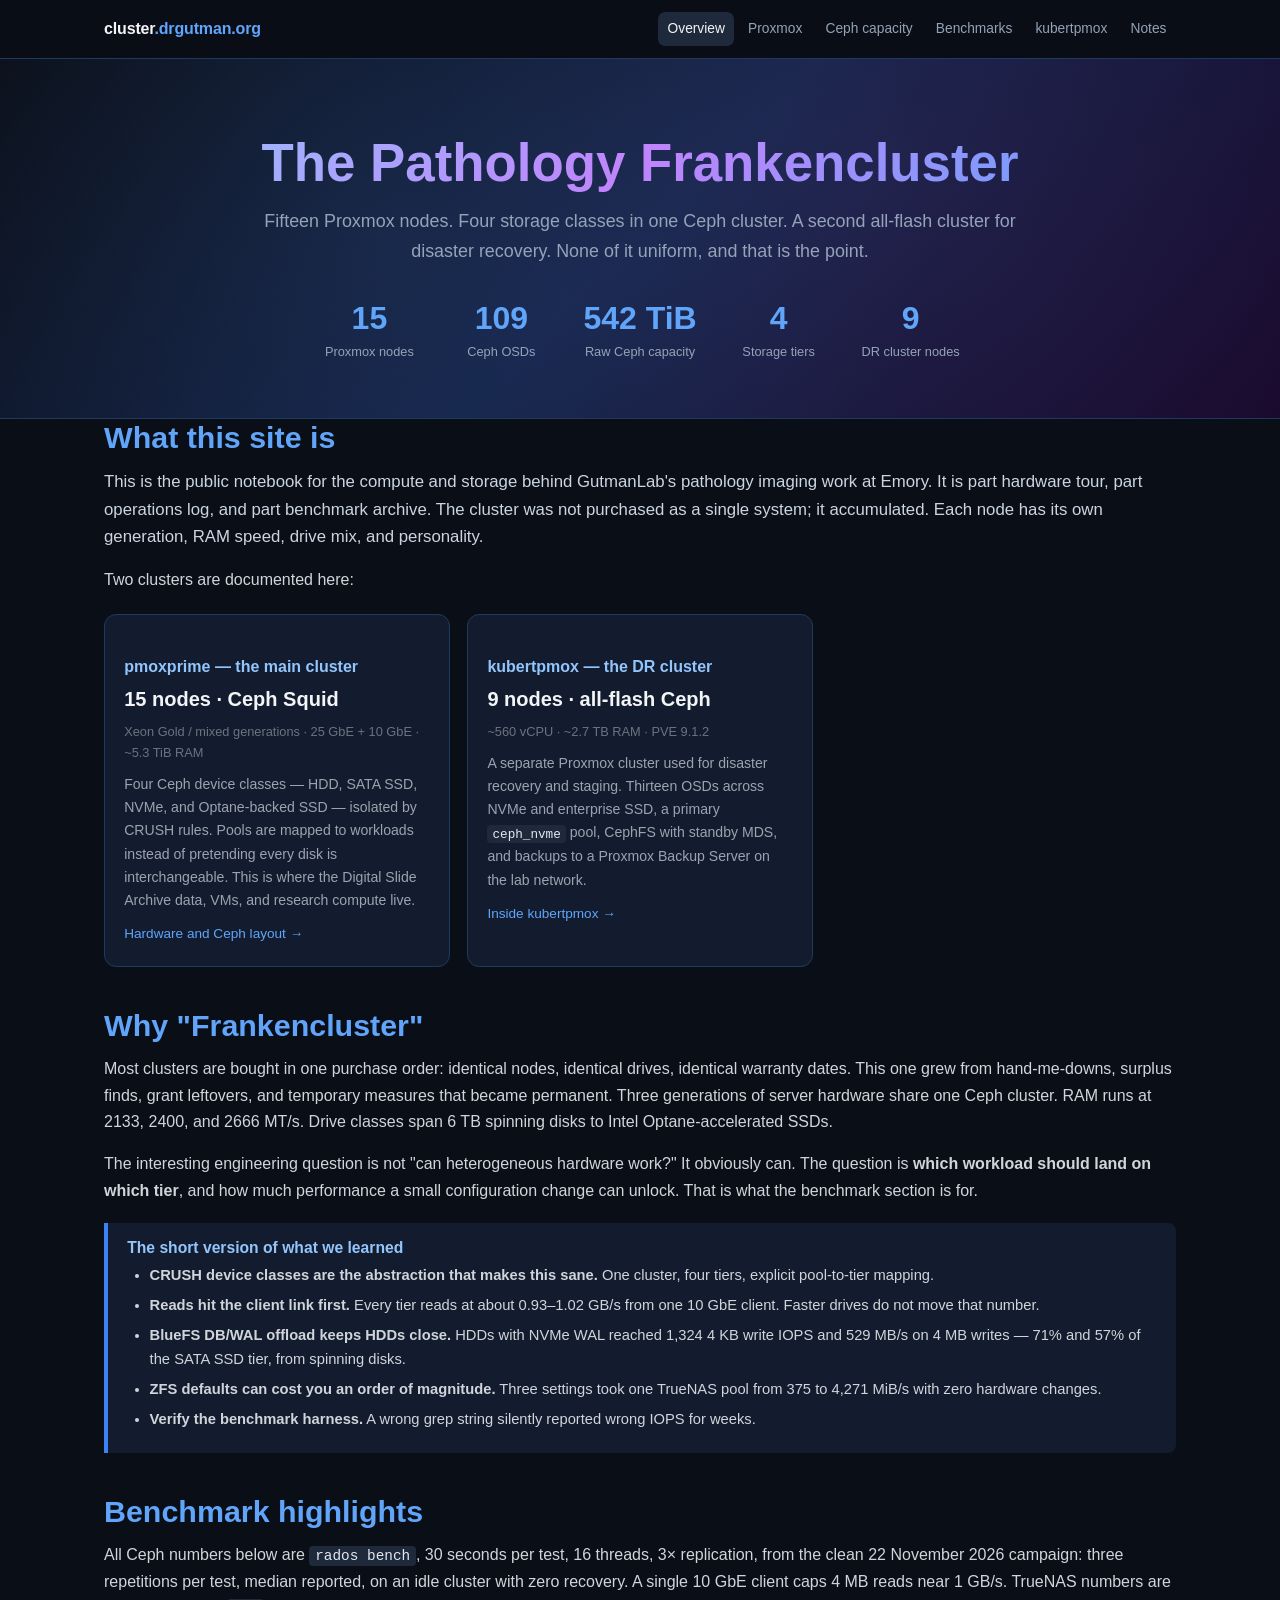
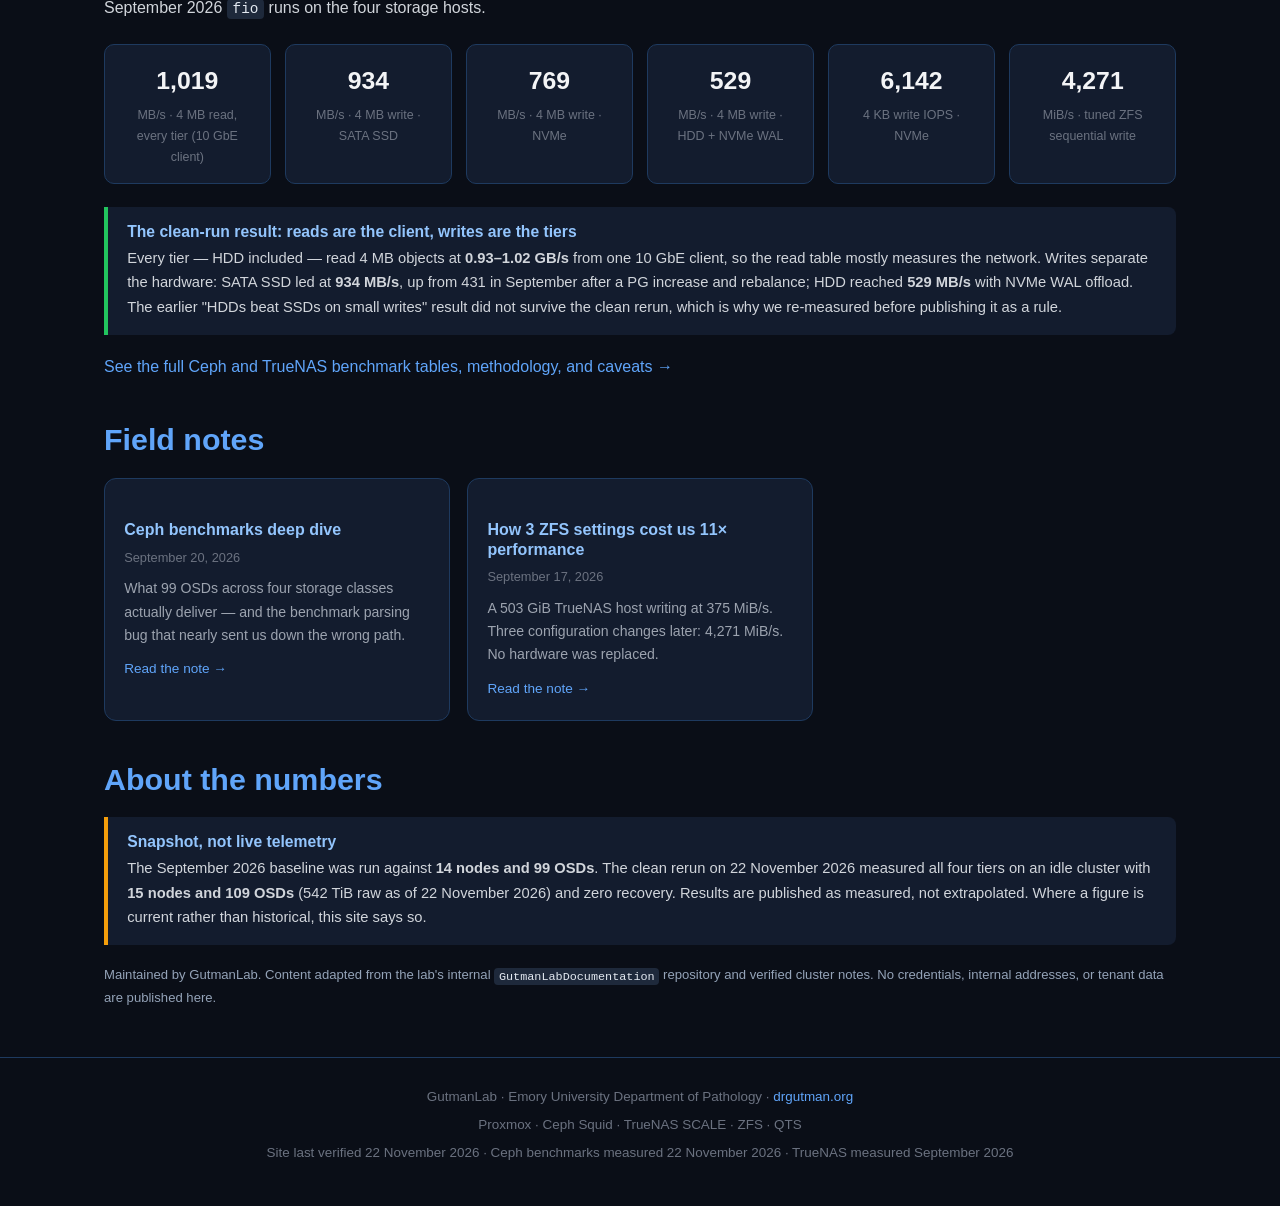
==== commit 845c634c: "Reconcile cluster facts with the 22 Nov live check Use the verified ceph -s figures from GUT-845: 54" ====
--- a/index.html
+++ b/index.html
@@ -35,7 +35,7 @@
     <div class="stats">
       <div class="stat"><div class="stat-num">15</div><div class="stat-label">Proxmox nodes</div></div>
       <div class="stat"><div class="stat-num">109</div><div class="stat-label">Ceph OSDs</div></div>
-      <div class="stat"><div class="stat-num">531 TiB</div><div class="stat-label">Raw Ceph capacity</div></div>
+      <div class="stat"><div class="stat-num">542 TiB</div><div class="stat-label">Raw Ceph capacity</div></div>
       <div class="stat"><div class="stat-num">4</div><div class="stat-label">Storage tiers</div></div>
       <div class="stat"><div class="stat-num">9</div><div class="stat-label">DR cluster nodes</div></div>
     </div>
@@ -135,7 +135,7 @@
     <h2>About the numbers</h2>
     <div class="info-box warn">
       <h4>Snapshot, not live telemetry</h4>
-      <p>The September 2026 baseline was run against <strong>14 nodes and 99 OSDs</strong>. The clean rerun on 22 November 2026 measured all four tiers on an idle cluster with <strong>15 nodes and 109 OSDs</strong> (531 TiB raw at the 20 November capacity snapshot) and zero recovery. Results are published as measured, not extrapolated. Where a figure is current rather than historical, this site says so.</p>
+      <p>The September 2026 baseline was run against <strong>14 nodes and 99 OSDs</strong>. The clean rerun on 22 November 2026 measured all four tiers on an idle cluster with <strong>15 nodes and 109 OSDs</strong> (542 TiB raw as of 22 November 2026) and zero recovery. Results are published as measured, not extrapolated. Where a figure is current rather than historical, this site says so.</p>
     </div>
     <p class="small muted">Maintained by GutmanLab. Content adapted from the lab's internal <code>GutmanLabDocumentation</code> repository and verified cluster notes. No credentials, internal addresses, or tenant data are published here.</p>
   </section>
